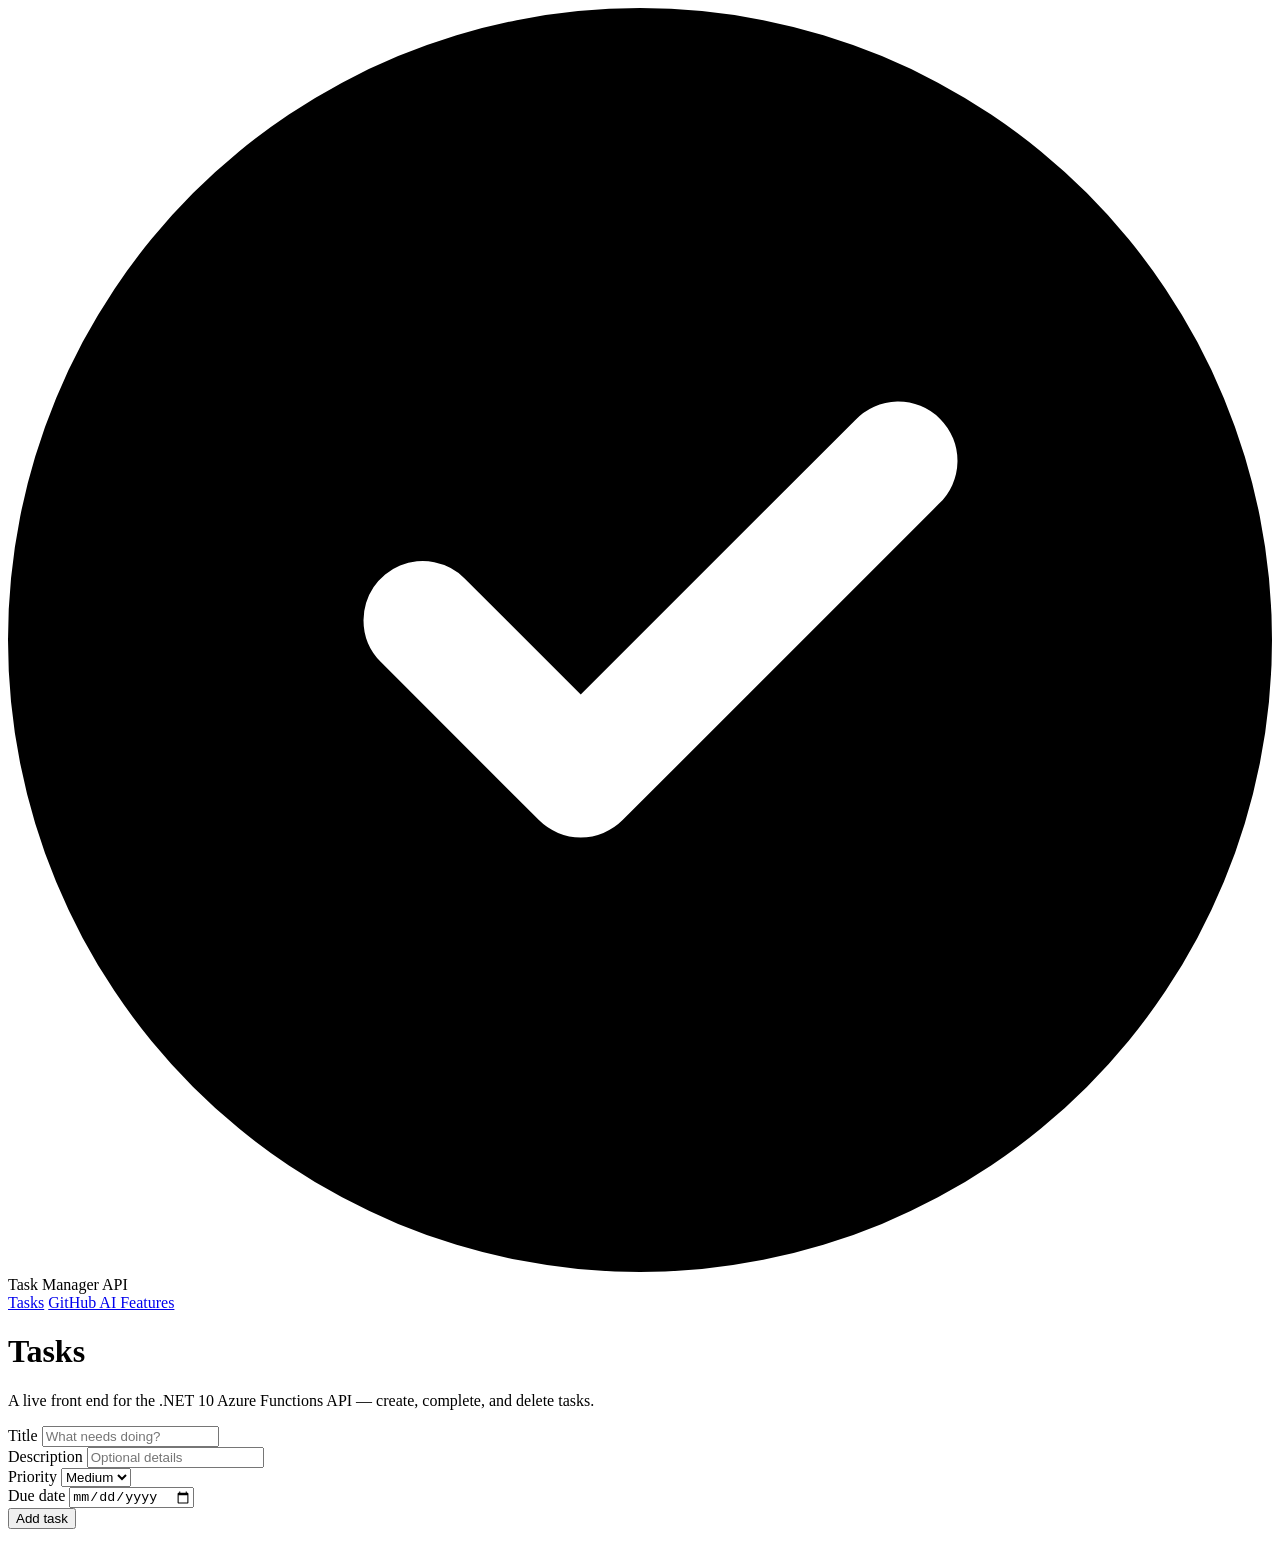
==== frontend/index.html @ 0220b83a "Convert API to Azure Functions, add front end + SWA deploy, upgrade to .NET 10" ====
<!DOCTYPE html>
<html lang="en">
  <head>
    <meta charset="UTF-8" />
    <meta name="viewport" content="width=device-width, initial-scale=1.0" />
    <title>Task Manager — Dashboard</title>
    <link rel="stylesheet" href="/css/styles.css" />
  </head>
  <body>
    <nav class="nav">
      <span class="nav__brand">
        <svg viewBox="0 0 16 16" fill="currentColor" aria-hidden="true">
          <path d="M8 0a8 8 0 100 16A8 8 0 008 0zM4.5 7.75a.75.75 0 011.28-.53l1.47 1.47 3.47-3.47a.75.75 0 111.06 1.06l-4 4a.75.75 0 01-1.06 0l-2-2a.75.75 0 01-.22-.53z" />
        </svg>
        Task Manager API
      </span>
      <div class="nav__links">
        <a class="nav__link is-active" href="/index.html">Tasks</a>
        <a class="nav__link" href="/ai-features.html">GitHub AI Features</a>
      </div>
    </nav>

    <main class="container">
      <header class="hero">
        <h1>Tasks</h1>
        <p>A live front end for the .NET 10 Azure Functions API — create, complete, and delete tasks.</p>
      </header>

      <section class="card">
        <form id="task-form" class="task-form">
          <div class="field" style="grid-column: 1 / -1;">
            <label for="title">Title</label>
            <input id="title" name="title" type="text" placeholder="What needs doing?" required />
          </div>
          <div class="field" style="grid-column: 1 / 3;">
            <label for="description">Description</label>
            <input id="description" name="description" type="text" placeholder="Optional details" />
          </div>
          <div class="field">
            <label for="priority">Priority</label>
            <select id="priority" name="priority">
              <option value="1">Low</option>
              <option value="2" selected>Medium</option>
              <option value="3">High</option>
            </select>
          </div>
          <div class="field">
            <label for="dueDate">Due date</label>
            <input id="dueDate" name="dueDate" type="date" />
          </div>
          <button class="btn" type="submit">Add task</button>
        </form>
      </section>

      <div id="task-list" class="task-list" style="margin-top: 24px;"></div>
    </main>

    <div id="toast" class="toast"></div>

    <script src="/js/app.js"></script>
  </body>
</html>
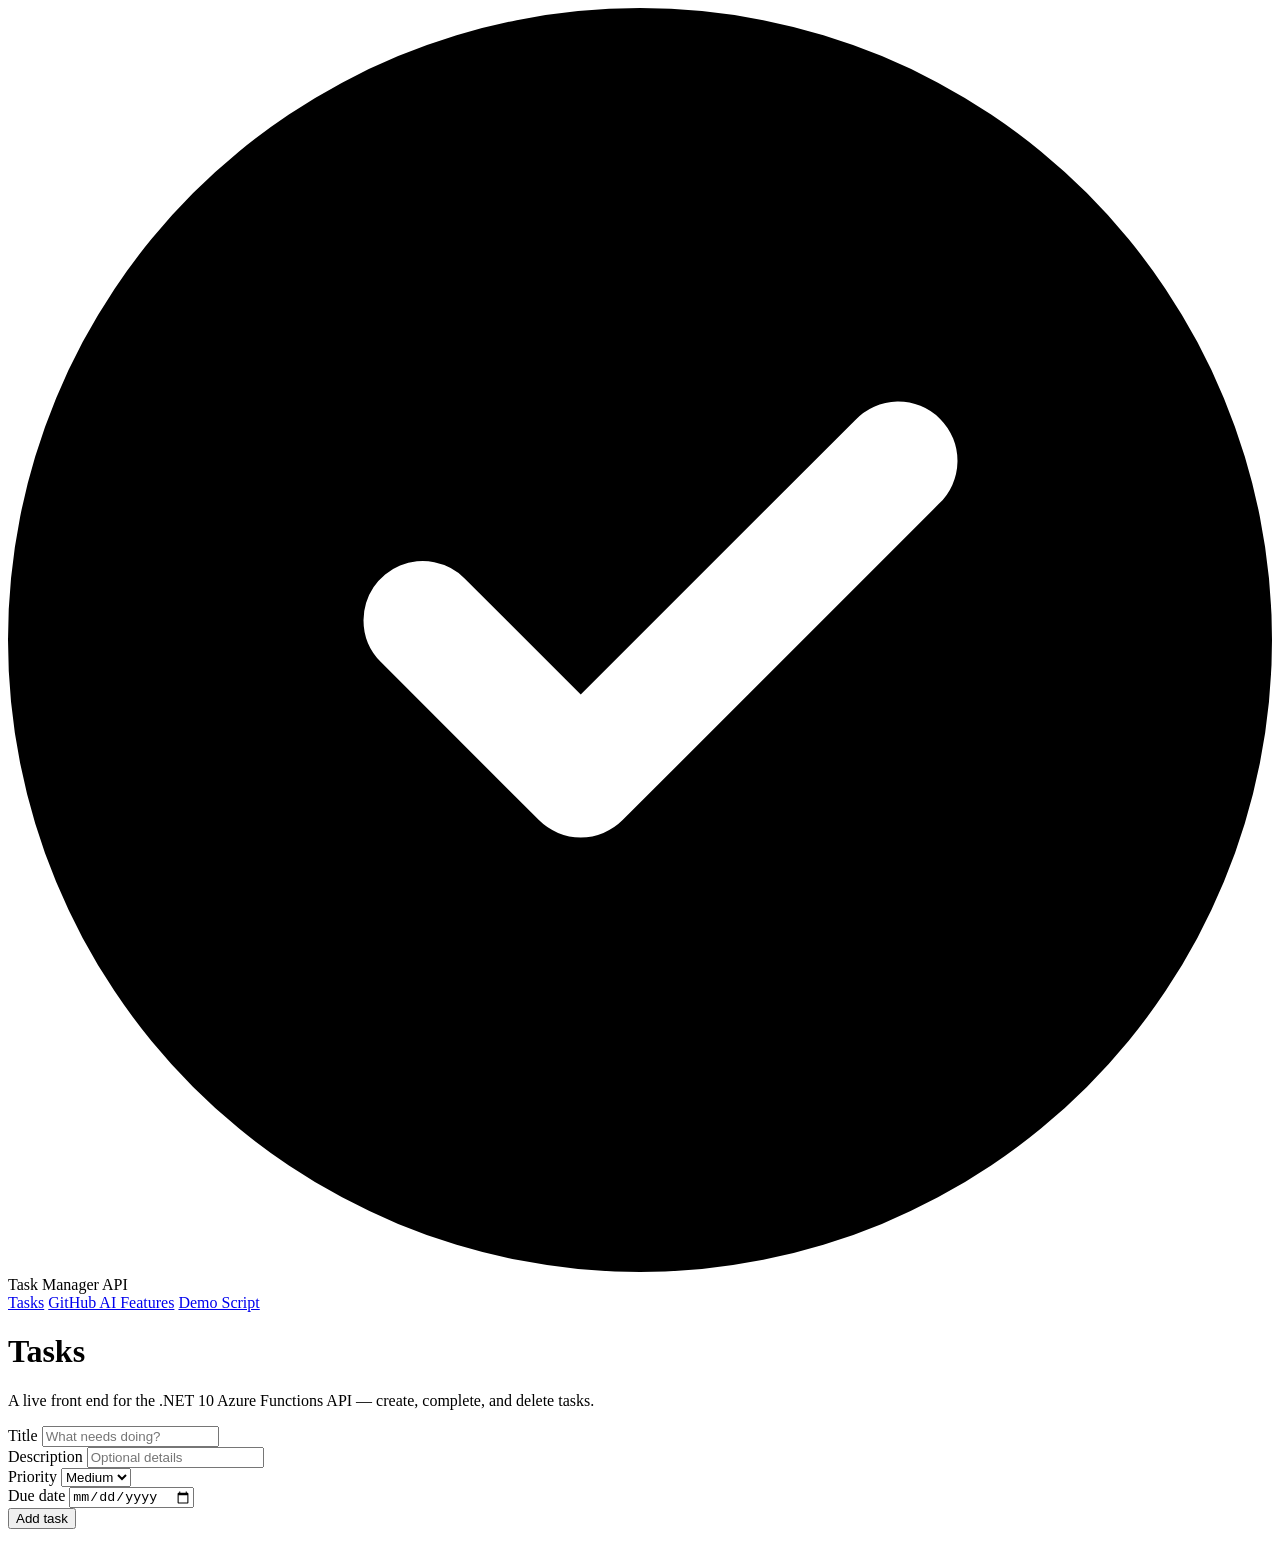
==== commit 76ac5f8d: "Add demo talking points page" ====
--- a/frontend/index.html
+++ b/frontend/index.html
@@ -17,6 +17,7 @@
       <div class="nav__links">
         <a class="nav__link is-active" href="/index.html">Tasks</a>
         <a class="nav__link" href="/ai-features.html">GitHub AI Features</a>
+        <a class="nav__link" href="/demo-script.html">Demo Script</a>
       </div>
     </nav>
 
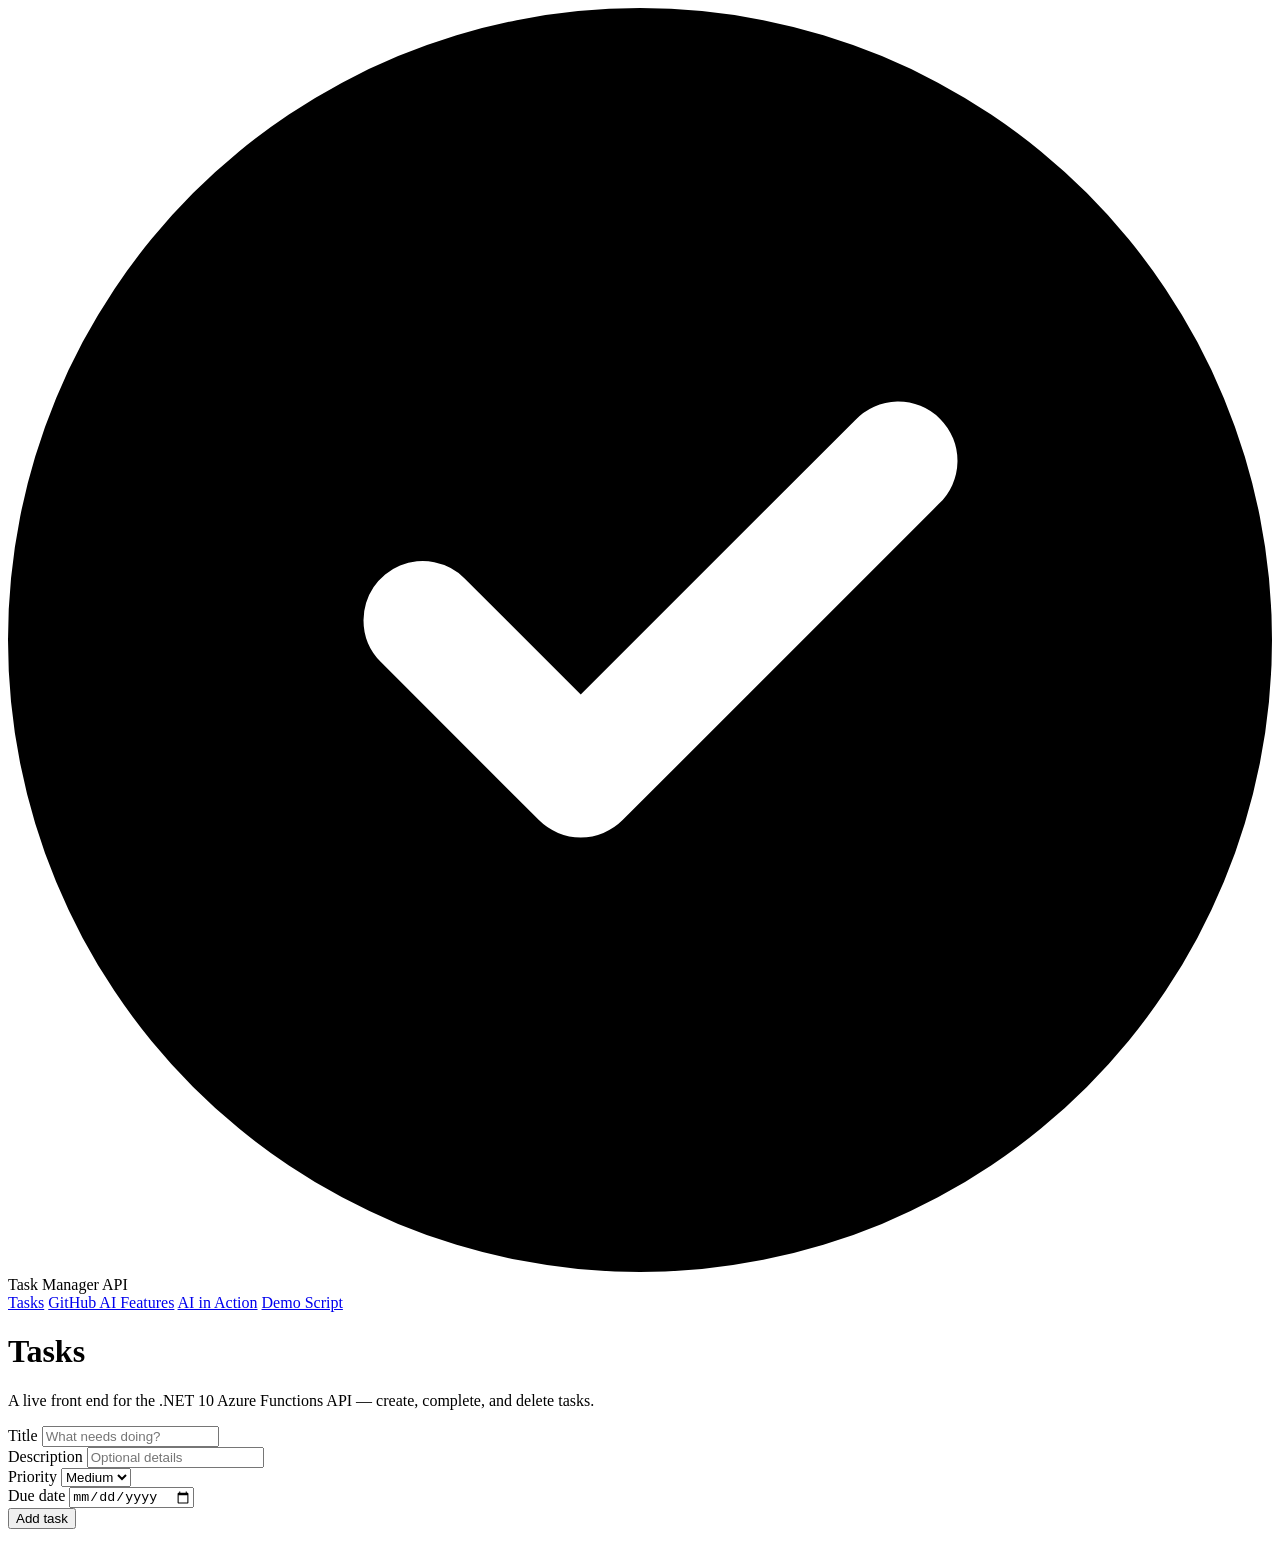
==== commit 1b4267f4: "Add AI in Action showcase page" ====
--- a/frontend/index.html
+++ b/frontend/index.html
@@ -17,6 +17,7 @@
       <div class="nav__links">
         <a class="nav__link is-active" href="/index.html">Tasks</a>
         <a class="nav__link" href="/ai-features.html">GitHub AI Features</a>
+        <a class="nav__link" href="/ai-in-action.html">AI in Action</a>
         <a class="nav__link" href="/demo-script.html">Demo Script</a>
       </div>
     </nav>
